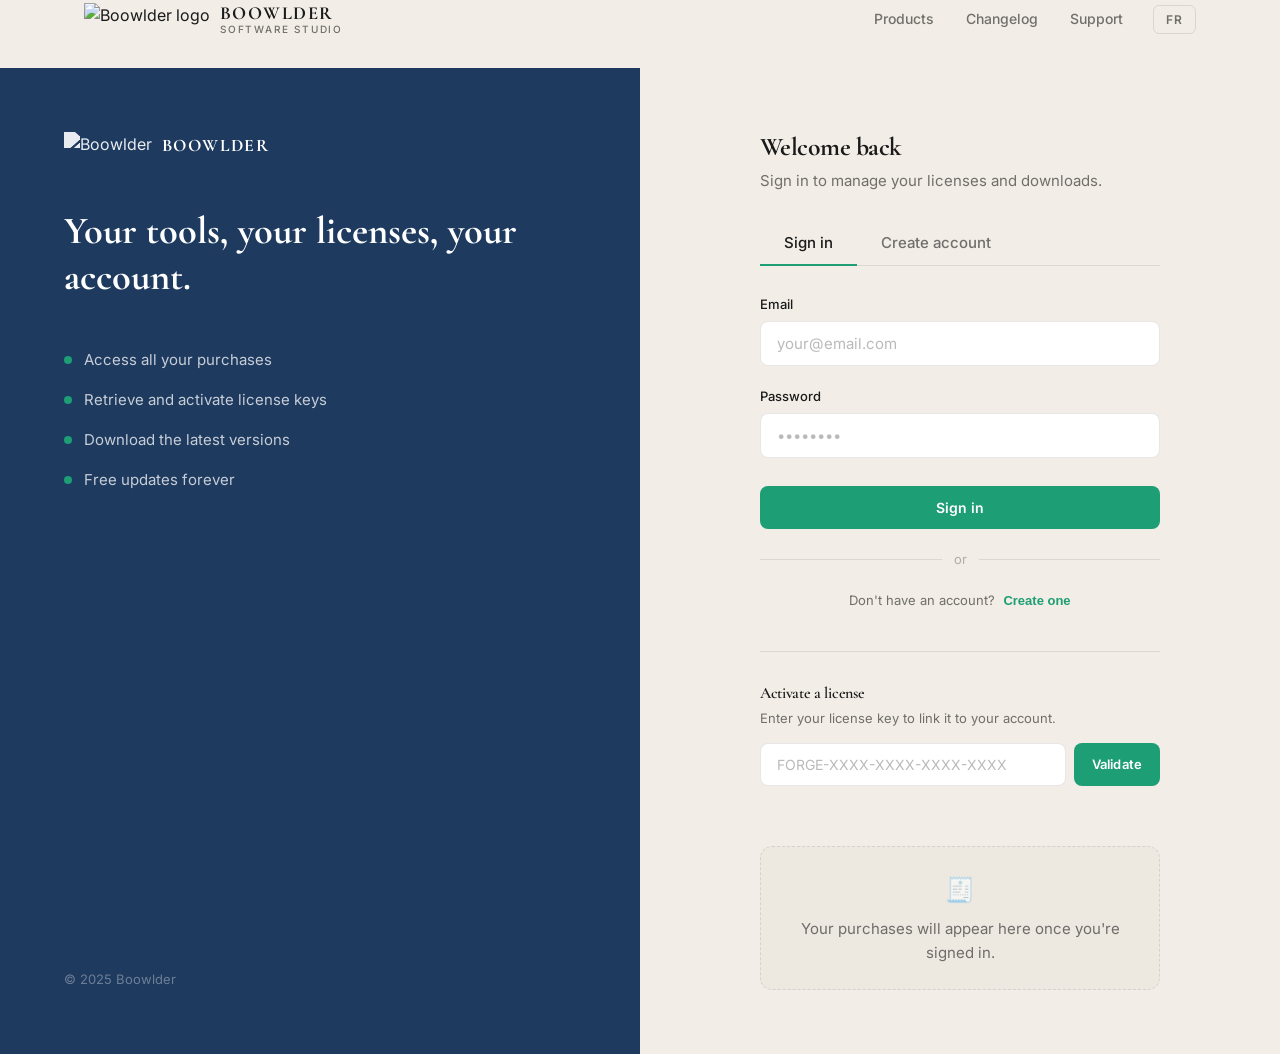
==== account.html @ d2f110fd "feat: boowlder website v1 Site vitrine complet : 7 pages HTML/CSS/JS vanilla. - index.html : hero ca" ====
<!DOCTYPE html>
<html lang="en">
<head>
  <meta charset="UTF-8">
  <meta name="viewport" content="width=device-width, initial-scale=1">
  <title>Account — Boowlder</title>
  <meta name="description" content="Sign in or create your Boowlder account to manage licenses and purchases.">
  <link rel="icon" href="assets/images/logo-boowlder.png">
  <link rel="preconnect" href="https://fonts.googleapis.com">
  <link rel="preconnect" href="https://fonts.gstatic.com" crossorigin>
  <link href="https://fonts.googleapis.com/css2?family=Cormorant+Garamond:ital,wght@0,400;0,600;0,700;1,400&family=Inter:wght@400;500;600;700&display=swap" rel="stylesheet">
  <link rel="stylesheet" href="css/main.css">
  <style>
    .auth-page {
      min-height: 100vh;
      padding-top: 68px;
      display: flex;
      align-items: center;
      background: var(--bg);
    }

    .auth-grid {
      display: grid;
      grid-template-columns: 1fr 1fr;
      min-height: calc(100vh - 68px);
      width: 100%;
    }

    .auth-left {
      background: var(--navy);
      padding: 64px;
      display: flex;
      flex-direction: column;
      justify-content: space-between;
      color: #fff;
    }

    .auth-left-top { display: flex; flex-direction: column; gap: 48px; }

    .auth-left-tagline {
      font-family: var(--font-serif);
      font-size: clamp(1.8rem, 3vw, 2.6rem);
      font-weight: 700;
      line-height: 1.2;
      color: #fff;
    }

    .auth-left-features {
      display: flex;
      flex-direction: column;
      gap: 16px;
    }

    .auth-left-feature {
      display: flex;
      align-items: center;
      gap: 12px;
      font-size: .9375rem;
      color: rgba(255,255,255,.75);
    }

    .auth-left-feature-dot {
      width: 8px;
      height: 8px;
      border-radius: 50%;
      background: var(--green);
      flex-shrink: 0;
    }

    .auth-left-footer {
      font-size: .8125rem;
      color: rgba(255,255,255,.35);
    }

    .auth-right {
      padding: 64px;
      display: flex;
      flex-direction: column;
      justify-content: center;
    }

    .auth-container {
      max-width: 400px;
      width: 100%;
      margin: 0 auto;
    }

    .auth-title {
      font-size: 1.6rem;
      margin-bottom: 8px;
    }

    .auth-sub {
      font-size: .9375rem;
      color: var(--ink-60);
      margin-bottom: 28px;
    }

    .divider-or {
      display: flex;
      align-items: center;
      gap: 12px;
      margin: 20px 0;
      color: var(--ink-30);
      font-size: .8125rem;
    }
    .divider-or::before, .divider-or::after {
      content: '';
      flex: 1;
      height: 1px;
      background: var(--border);
    }

    /* License activation section */
    .license-section {
      margin-top: 40px;
      padding-top: 32px;
      border-top: 1px solid var(--border);
    }

    .license-input-row {
      display: flex;
      gap: 8px;
    }

    .license-input {
      flex: 1;
      padding: 12px 16px;
      background: var(--white);
      border: 1.5px solid var(--border);
      border-radius: var(--radius-sm);
      font-size: .875rem;
      font-family: var(--font-sans);
      color: var(--ink);
      letter-spacing: .04em;
      outline: none;
      transition: border-color var(--transition);
      text-transform: uppercase;
    }
    .license-input:focus { border-color: var(--green); }
    .license-input::placeholder { text-transform: none; letter-spacing: 0; color: var(--ink-30); }

    .license-result {
      margin-top: 10px;
      font-size: .8125rem;
      min-height: 18px;
    }
    .license-result.success { color: var(--green); }
    .license-result.error { color: #e66; }

    /* Purchases placeholder */
    .purchases-section {
      margin-top: 32px;
      padding: 24px;
      background: var(--bg-alt);
      border: 1px dashed var(--border);
      border-radius: var(--radius);
      text-align: center;
    }

    .purchases-empty {
      font-size: .9375rem;
      color: var(--ink-60);
    }

    @media (max-width: 800px) {
      .auth-grid { grid-template-columns: 1fr; }
      .auth-left { display: none; }
      .auth-right { padding: 120px 32px 64px; }
    }
  </style>
</head>
<body>

<nav class="nav">
  <div class="container">
    <div class="nav-inner">
      <a href="index.html" class="nav-logo">
        <img src="assets/images/logo-boowlder.png" alt="Boowlder logo">
        <div class="nav-brand">
          <span class="nav-brand-name">Boowlder</span>
          <span class="nav-brand-sub">Software Studio</span>
        </div>
      </a>
      <nav class="nav-links">
        <a href="products.html" class="nav-link" data-en="Products" data-fr="Produits">Products</a>
        <a href="changelog.html" class="nav-link" data-en="Changelog" data-fr="Changelog">Changelog</a>
        <a href="support.html" class="nav-link" data-en="Support" data-fr="Support">Support</a>
      </nav>
      <button class="nav-lang">FR</button>
      <button class="nav-hamburger" aria-label="Menu">
        <svg width="22" height="22" viewBox="0 0 22 22" fill="none"><path d="M3 6h16M3 11h16M3 16h16" stroke="currentColor" stroke-width="1.8" stroke-linecap="round"/></svg>
      </button>
    </div>
  </div>
  <div class="nav-mobile">
    <a href="products.html" class="nav-link" data-en="Products" data-fr="Produits">Products</a>
    <a href="changelog.html" class="nav-link" data-en="Changelog" data-fr="Changelog">Changelog</a>
    <a href="support.html" class="nav-link" data-en="Support" data-fr="Support">Support</a>
  </div>
</nav>

<div class="auth-page">
  <div class="auth-grid">

    <!-- Left panel -->
    <div class="auth-left">
      <div class="auth-left-top">
        <div>
          <div class="footer-logo" style="margin-bottom:0">
            <img src="assets/images/logo-boowlder.png" alt="Boowlder" style="height:28px;filter:brightness(0) invert(1) opacity(.9)">
            <span style="font-family:var(--font-serif);font-size:1.1rem;font-weight:700;color:#fff;letter-spacing:.08em;text-transform:uppercase">Boowlder</span>
          </div>
        </div>
        <div>
          <p class="auth-left-tagline" data-en="Your tools, your licenses, your account." data-fr="Vos outils, vos licences, votre compte.">Your tools, your licenses, your account.</p>
        </div>
        <div class="auth-left-features">
          <div class="auth-left-feature"><div class="auth-left-feature-dot"></div><span data-en="Access all your purchases" data-fr="Accédez à tous vos achats">Access all your purchases</span></div>
          <div class="auth-left-feature"><div class="auth-left-feature-dot"></div><span data-en="Retrieve and activate license keys" data-fr="Récupérez et activez vos clés de licence">Retrieve and activate license keys</span></div>
          <div class="auth-left-feature"><div class="auth-left-feature-dot"></div><span data-en="Download the latest versions" data-fr="Téléchargez les dernières versions">Download the latest versions</span></div>
          <div class="auth-left-feature"><div class="auth-left-feature-dot"></div><span data-en="Free updates forever" data-fr="Mises à jour gratuites à vie">Free updates forever</span></div>
        </div>
      </div>
      <div class="auth-left-footer">© 2025 Boowlder</div>
    </div>

    <!-- Right panel -->
    <div class="auth-right">
      <div class="auth-container">

        <h2 class="auth-title" data-en="Welcome back" data-fr="Bienvenue">Welcome back</h2>
        <p class="auth-sub" data-en="Sign in to manage your licenses and downloads." data-fr="Connectez-vous pour gérer vos licences et téléchargements.">Sign in to manage your licenses and downloads.</p>

        <!-- Tabs -->
        <div class="auth-tabs">
          <button class="auth-tab active" data-panel="login" data-en="Sign in" data-fr="Connexion">Sign in</button>
          <button class="auth-tab" data-panel="register" data-en="Create account" data-fr="Créer un compte">Create account</button>
        </div>

        <!-- Login panel -->
        <div class="auth-panel active" data-panel="login">
          <form onsubmit="return false">
            <div class="form-group">
              <label class="form-label" data-en="Email" data-fr="Email">Email</label>
              <input type="email" class="form-input" data-en="your@email.com" data-fr="votre@email.com" placeholder="your@email.com">
            </div>
            <div class="form-group">
              <label class="form-label" data-en="Password" data-fr="Mot de passe">Password</label>
              <input type="password" class="form-input" placeholder="••••••••">
            </div>
            <button type="submit" class="btn btn-primary" style="width:100%;justify-content:center;margin-top:8px" data-en="Sign in" data-fr="Se connecter">Sign in</button>
          </form>
          <div class="divider-or" data-en="or" data-fr="ou">or</div>
          <p style="font-size:.8125rem;color:var(--ink-60);text-align:center">
            <span data-en="Don't have an account?" data-fr="Pas encore de compte ?">Don't have an account?</span>
            <button onclick="document.querySelector('[data-panel=register]').parentElement.querySelectorAll('.auth-tab')[1].click()" style="background:none;border:none;cursor:pointer;color:var(--green);font-size:.8125rem;font-weight:600;padding:0;margin-left:4px" data-en="Create one" data-fr="Créer un compte">Create one</button>
          </p>
        </div>

        <!-- Register panel -->
        <div class="auth-panel" data-panel="register">
          <form onsubmit="return false">
            <div class="form-group">
              <label class="form-label" data-en="Email" data-fr="Email">Email</label>
              <input type="email" class="form-input" data-en="your@email.com" data-fr="votre@email.com" placeholder="your@email.com">
            </div>
            <div class="form-group">
              <label class="form-label" data-en="Password" data-fr="Mot de passe">Password</label>
              <input type="password" class="form-input" placeholder="••••••••">
            </div>
            <div class="form-group">
              <label class="form-label" data-en="Confirm password" data-fr="Confirmer le mot de passe">Confirm password</label>
              <input type="password" class="form-input" placeholder="••••••••">
            </div>
            <button type="submit" class="btn btn-primary" style="width:100%;justify-content:center;margin-top:8px" data-en="Create account" data-fr="Créer mon compte">Create account</button>
          </form>
        </div>

        <!-- License activation -->
        <div class="license-section">
          <h3 style="font-size:1rem;font-weight:600;margin-bottom:6px" data-en="Activate a license" data-fr="Activer une licence">Activate a license</h3>
          <p style="font-size:.8125rem;color:var(--ink-60);margin-bottom:14px" data-en="Enter your license key to link it to your account." data-fr="Entrez votre clé de licence pour la lier à votre compte.">Enter your license key to link it to your account.</p>
          <form id="license-form">
            <div class="license-input-row">
              <input type="text" id="license-key-input" class="license-input" placeholder="FORGE-XXXX-XXXX-XXXX-XXXX" maxlength="24">
              <button type="submit" class="btn btn-primary btn-sm" data-en="Validate" data-fr="Valider">Validate</button>
            </div>
          </form>
          <div id="license-result" class="license-result"></div>
        </div>

        <!-- Purchases placeholder -->
        <div class="purchases-section">
          <div class="purchases-empty">
            <div style="font-size:1.5rem;margin-bottom:8px">🧾</div>
            <span data-en="Your purchases will appear here once you're signed in." data-fr="Vos achats apparaîtront ici une fois connecté.">Your purchases will appear here once you're signed in.</span>
          </div>
        </div>

      </div>
    </div>

  </div>
</div>

<script src="js/main.js"></script>
<script>
  const licenseForm = document.getElementById('license-form')
  const licenseInput = document.getElementById('license-key-input')
  const licenseResult = document.getElementById('license-result')

  if (licenseForm) {
    licenseForm.addEventListener('submit', async e => {
      e.preventDefault()
      const key = licenseInput.value.trim().toUpperCase()
      if (!key) return

      licenseResult.textContent = '...'
      licenseResult.className = 'license-result'

      try {
        const res = await fetch('https://api.boowlder.com/validate-license', {
          method: 'POST',
          headers: { 'Content-Type': 'application/json' },
          body: JSON.stringify({ key, hardware_id: 'web-ui' })
        })
        const data = await res.json()
        licenseResult.textContent = data.message || (data.valid ? 'License valid.' : 'Invalid license.')
        licenseResult.className = 'license-result ' + (data.valid ? 'success' : 'error')
      } catch {
        licenseResult.textContent = 'Network error.'
        licenseResult.className = 'license-result error'
      }
    })
  }
</script>
</body>
</html>
---- css/main.css ----
/* ── Reset & Base ───────────────────────────────────────────────────── */
*, *::before, *::after { box-sizing: border-box; margin: 0; padding: 0; }

:root {
  --bg: #F2EDE6;
  --bg-alt: #EDE8E0;
  --white: #ffffff;
  --green: #1D9E75;
  --teal: #0F6E56;
  --navy: #1e3a5f;
  --ink: #1a1a1a;
  --ink-60: rgba(26,26,26,.6);
  --ink-30: rgba(26,26,26,.3);
  --border: rgba(26,26,26,.1);
  --shadow-sm: 0 2px 8px rgba(26,26,26,.06);
  --shadow-md: 0 8px 32px rgba(26,26,26,.10);
  --shadow-lg: 0 16px 48px rgba(26,26,26,.13);
  --radius: 12px;
  --radius-sm: 8px;
  --font-serif: 'Cormorant Garamond', Georgia, serif;
  --font-sans: 'Inter', system-ui, sans-serif;
  --transition: 0.25s cubic-bezier(.4,0,.2,1);
}

html { scroll-behavior: smooth; }

body {
  font-family: var(--font-sans);
  background: var(--bg);
  color: var(--ink);
  font-size: 16px;
  line-height: 1.6;
  -webkit-font-smoothing: antialiased;
}

img { max-width: 100%; display: block; }
a { color: inherit; text-decoration: none; }
ul { list-style: none; }

/* ── Typography ─────────────────────────────────────────────────────── */
.serif { font-family: var(--font-serif); }

h1, h2, h3, h4 {
  font-family: var(--font-serif);
  font-weight: 700;
  line-height: 1.15;
  letter-spacing: -0.02em;
}

h1 { font-size: clamp(2.4rem, 5vw, 4rem); }
h2 { font-size: clamp(1.8rem, 3.5vw, 2.8rem); }
h3 { font-size: clamp(1.3rem, 2.5vw, 1.8rem); }

p { color: var(--ink-60); }

/* ── Containers ─────────────────────────────────────────────────────── */
.container {
  max-width: 1160px;
  margin: 0 auto;
  padding: 0 24px;
}

.container-sm {
  max-width: 780px;
  margin: 0 auto;
  padding: 0 24px;
}

/* ── Buttons ─────────────────────────────────────────────────────────── */
.btn {
  display: inline-flex;
  align-items: center;
  gap: 8px;
  padding: 13px 28px;
  border-radius: var(--radius-sm);
  font-family: var(--font-sans);
  font-size: .875rem;
  font-weight: 600;
  letter-spacing: .01em;
  cursor: pointer;
  border: none;
  transition: var(--transition);
  white-space: nowrap;
}

.btn-primary {
  background: var(--green);
  color: #fff;
}
.btn-primary:hover { background: var(--teal); transform: translateY(-1px); box-shadow: 0 6px 20px rgba(15,110,86,.25); }

.btn-outline {
  background: transparent;
  color: var(--ink);
  border: 1.5px solid var(--border);
}
.btn-outline:hover { border-color: var(--green); color: var(--green); transform: translateY(-1px); }

.btn-ghost {
  background: transparent;
  color: var(--ink-60);
  padding: 10px 16px;
}
.btn-ghost:hover { color: var(--green); background: rgba(29,158,117,.06); }

.btn-sm { padding: 9px 18px; font-size: .8125rem; }

/* ── Nav ─────────────────────────────────────────────────────────────── */
.nav {
  position: fixed;
  top: 0; left: 0; right: 0;
  z-index: 100;
  height: 68px;
  transition: background var(--transition), backdrop-filter var(--transition), box-shadow var(--transition);
}

.nav.scrolled {
  background: rgba(242,237,230,.88);
  backdrop-filter: blur(16px);
  -webkit-backdrop-filter: blur(16px);
  box-shadow: 0 1px 0 var(--border);
}

.nav-inner {
  display: flex;
  align-items: center;
  height: 100%;
  gap: 8px;
}

.nav-logo {
  display: flex;
  align-items: center;
  gap: 10px;
  margin-right: auto;
  text-decoration: none;
}

.nav-logo img { height: 32px; width: auto; }

.nav-brand {
  display: flex;
  flex-direction: column;
  line-height: 1;
}

.nav-brand-name {
  font-family: var(--font-serif);
  font-size: 1.15rem;
  font-weight: 700;
  color: var(--ink);
  letter-spacing: 0.08em;
  text-transform: uppercase;
}

.nav-brand-sub {
  font-size: .625rem;
  font-weight: 500;
  color: var(--ink-60);
  letter-spacing: .18em;
  text-transform: uppercase;
  margin-top: 2px;
}

.nav-links {
  display: flex;
  align-items: center;
  gap: 4px;
}

.nav-link {
  padding: 8px 14px;
  font-size: .875rem;
  font-weight: 500;
  color: var(--ink-60);
  border-radius: var(--radius-sm);
  transition: var(--transition);
}

.nav-link:hover, .nav-link.active { color: var(--ink); background: rgba(26,26,26,.05); }

.nav-lang {
  margin-left: 8px;
  padding: 6px 12px;
  font-size: .75rem;
  font-weight: 600;
  letter-spacing: .08em;
  text-transform: uppercase;
  border: 1.5px solid var(--border);
  border-radius: 6px;
  cursor: pointer;
  background: transparent;
  color: var(--ink-60);
  font-family: var(--font-sans);
  transition: var(--transition);
}
.nav-lang:hover { border-color: var(--green); color: var(--green); }

.nav-cta { margin-left: 8px; }

/* Mobile nav */
.nav-hamburger {
  display: none;
  background: none;
  border: none;
  cursor: pointer;
  padding: 8px;
  color: var(--ink);
}

.nav-mobile {
  display: none;
  position: fixed;
  top: 68px; left: 0; right: 0;
  background: rgba(242,237,230,.96);
  backdrop-filter: blur(16px);
  border-bottom: 1px solid var(--border);
  padding: 16px 24px 24px;
  z-index: 99;
  flex-direction: column;
  gap: 4px;
}
.nav-mobile.open { display: flex; }
.nav-mobile .nav-link { padding: 12px 16px; width: 100%; }

/* ── Sections ────────────────────────────────────────────────────────── */
section { padding: 96px 0; }
.section-alt { background: var(--bg-alt); }
.section-white { background: var(--white); }

.section-label {
  font-size: .75rem;
  font-weight: 600;
  letter-spacing: .14em;
  text-transform: uppercase;
  color: var(--green);
  margin-bottom: 12px;
}

.section-title {
  margin-bottom: 16px;
}

.section-subtitle {
  font-size: 1.1rem;
  color: var(--ink-60);
  max-width: 540px;
  margin-bottom: 48px;
}

/* ── Cards ───────────────────────────────────────────────────────────── */
.card {
  background: var(--white);
  border: 1px solid var(--border);
  border-radius: var(--radius);
  padding: 32px;
  box-shadow: var(--shadow-sm);
  transition: transform var(--transition), box-shadow var(--transition);
}

.card:hover {
  transform: translateY(-3px);
  box-shadow: var(--shadow-md);
}

/* ── Badges ──────────────────────────────────────────────────────────── */
.badge {
  display: inline-flex;
  align-items: center;
  gap: 5px;
  padding: 4px 10px;
  border-radius: 20px;
  font-size: .7rem;
  font-weight: 600;
  letter-spacing: .06em;
  text-transform: uppercase;
}

.badge-paid { background: rgba(29,158,117,.12); color: var(--teal); }
.badge-free { background: rgba(30,58,95,.10); color: var(--navy); }
.badge-soon { background: rgba(26,26,26,.07); color: var(--ink-60); }
.badge-early { background: rgba(29,158,117,.15); color: var(--teal); }

/* ── Animations ──────────────────────────────────────────────────────── */
.fade-in {
  opacity: 0;
  transform: translateY(20px);
  transition: opacity .6s ease, transform .6s ease;
}

.fade-in.visible {
  opacity: 1;
  transform: translateY(0);
}

.fade-in-delay-1 { transition-delay: .1s; }
.fade-in-delay-2 { transition-delay: .2s; }
.fade-in-delay-3 { transition-delay: .3s; }
.fade-in-delay-4 { transition-delay: .4s; }

/* ── Footer ──────────────────────────────────────────────────────────── */
.footer {
  background: var(--navy);
  color: rgba(255,255,255,.7);
  padding: 64px 0 32px;
}

.footer-grid {
  display: grid;
  grid-template-columns: 1.5fr repeat(3, 1fr);
  gap: 40px;
  margin-bottom: 48px;
}

.footer-brand { display: flex; flex-direction: column; gap: 12px; }

.footer-logo {
  display: flex;
  align-items: center;
  gap: 10px;
}

.footer-logo img {
  height: 28px;
  width: auto;
  filter: brightness(0) invert(1) opacity(.9);
}

.footer-logo-name {
  font-family: var(--font-serif);
  font-size: 1.1rem;
  font-weight: 700;
  color: #fff;
  letter-spacing: .08em;
  text-transform: uppercase;
}

.footer-tagline {
  font-size: .875rem;
  line-height: 1.6;
  color: rgba(255,255,255,.5);
  max-width: 260px;
}

.footer-col h4 {
  font-family: var(--font-sans);
  font-size: .75rem;
  font-weight: 600;
  letter-spacing: .12em;
  text-transform: uppercase;
  color: rgba(255,255,255,.5);
  margin-bottom: 16px;
}

.footer-col ul { display: flex; flex-direction: column; gap: 8px; }

.footer-col a {
  font-size: .875rem;
  color: rgba(255,255,255,.65);
  transition: color var(--transition);
}
.footer-col a:hover { color: #fff; }

.footer-newsletter { margin-bottom: 40px; }

.footer-newsletter h4 {
  font-family: var(--font-sans);
  font-size: .75rem;
  font-weight: 600;
  letter-spacing: .12em;
  text-transform: uppercase;
  color: rgba(255,255,255,.5);
  margin-bottom: 12px;
}

.newsletter-form {
  display: flex;
  gap: 8px;
  max-width: 360px;
}

.newsletter-input {
  flex: 1;
  padding: 11px 16px;
  background: rgba(255,255,255,.08);
  border: 1px solid rgba(255,255,255,.12);
  border-radius: var(--radius-sm);
  color: #fff;
  font-size: .875rem;
  font-family: var(--font-sans);
  outline: none;
  transition: border-color var(--transition);
}
.newsletter-input::placeholder { color: rgba(255,255,255,.35); }
.newsletter-input:focus { border-color: var(--green); }

.newsletter-btn {
  padding: 11px 20px;
  background: var(--green);
  color: #fff;
  border: none;
  border-radius: var(--radius-sm);
  font-size: .875rem;
  font-weight: 600;
  font-family: var(--font-sans);
  cursor: pointer;
  transition: background var(--transition);
  white-space: nowrap;
}
.newsletter-btn:hover { background: var(--teal); }

.newsletter-msg {
  font-size: .8rem;
  margin-top: 8px;
  min-height: 18px;
}
.newsletter-msg.success { color: var(--green); }
.newsletter-msg.error { color: #e66; }

.footer-bottom {
  padding-top: 24px;
  border-top: 1px solid rgba(255,255,255,.08);
  display: flex;
  align-items: center;
  justify-content: space-between;
  font-size: .8125rem;
  color: rgba(255,255,255,.35);
}

.footer-bottom a { color: rgba(255,255,255,.45); }
.footer-bottom a:hover { color: rgba(255,255,255,.8); }

/* ── Values strip ────────────────────────────────────────────────────── */
.values-strip {
  background: var(--navy);
  padding: 48px 0;
}

.values-grid {
  display: grid;
  grid-template-columns: repeat(4, 1fr);
  gap: 24px;
}

.value-item {
  text-align: center;
  color: #fff;
}

.value-icon {
  width: 44px;
  height: 44px;
  background: rgba(255,255,255,.08);
  border-radius: 10px;
  display: flex;
  align-items: center;
  justify-content: center;
  margin: 0 auto 14px;
  font-size: 1.25rem;
}

.value-title {
  font-family: var(--font-serif);
  font-size: 1.1rem;
  font-weight: 700;
  color: #fff;
  margin-bottom: 6px;
}

.value-desc {
  font-size: .8125rem;
  color: rgba(255,255,255,.55);
  line-height: 1.5;
}

/* ── Breadcrumb ──────────────────────────────────────────────────────── */
.breadcrumb {
  display: flex;
  align-items: center;
  gap: 8px;
  font-size: .8125rem;
  color: var(--ink-60);
  margin-bottom: 32px;
}

.breadcrumb a:hover { color: var(--green); }
.breadcrumb-sep { color: var(--ink-30); }

/* ── FAQ ─────────────────────────────────────────────────────────────── */
.faq-item {
  border-bottom: 1px solid var(--border);
}

.faq-question {
  width: 100%;
  text-align: left;
  background: none;
  border: none;
  cursor: pointer;
  padding: 20px 0;
  font-family: var(--font-sans);
  font-size: 1rem;
  font-weight: 500;
  color: var(--ink);
  display: flex;
  align-items: center;
  justify-content: space-between;
  gap: 16px;
  transition: color var(--transition);
}
.faq-question:hover { color: var(--green); }

.faq-arrow {
  width: 20px;
  height: 20px;
  flex-shrink: 0;
  transition: transform var(--transition);
}

.faq-item.open .faq-arrow { transform: rotate(180deg); }

.faq-answer {
  overflow: hidden;
  max-height: 0;
  transition: max-height .35s ease;
}

.faq-answer-inner {
  padding-bottom: 20px;
  color: var(--ink-60);
  font-size: .9375rem;
  line-height: 1.7;
}

/* ── Forms ───────────────────────────────────────────────────────────── */
.form-group {
  display: flex;
  flex-direction: column;
  gap: 6px;
  margin-bottom: 20px;
}

.form-label {
  font-size: .8125rem;
  font-weight: 500;
  color: var(--ink);
}

.form-input {
  padding: 12px 16px;
  background: var(--white);
  border: 1.5px solid var(--border);
  border-radius: var(--radius-sm);
  font-size: .9375rem;
  font-family: var(--font-sans);
  color: var(--ink);
  outline: none;
  transition: border-color var(--transition);
}
.form-input:focus { border-color: var(--green); }
.form-input::placeholder { color: var(--ink-30); }

/* ── Info box ────────────────────────────────────────────────────────── */
.info-box {
  background: var(--bg-alt);
  border: 1px solid var(--border);
  border-radius: var(--radius);
  padding: 20px 24px;
}

.info-row {
  display: flex;
  align-items: center;
  justify-content: space-between;
  padding: 10px 0;
  font-size: .875rem;
  border-bottom: 1px solid var(--border);
}
.info-row:last-child { border-bottom: none; }
.info-row-label { color: var(--ink-60); }
.info-row-value { font-weight: 600; color: var(--ink); }

/* ── Buy box ─────────────────────────────────────────────────────────── */
.buy-box {
  background: var(--white);
  border: 1px solid var(--border);
  border-radius: var(--radius);
  padding: 28px;
  box-shadow: var(--shadow-md);
  position: sticky;
  top: 88px;
}

.buy-price {
  font-family: var(--font-serif);
  font-size: 2.4rem;
  font-weight: 700;
  color: var(--ink);
  line-height: 1;
  margin: 12px 0 4px;
}

.buy-price-note {
  font-size: .8125rem;
  color: var(--ink-60);
  margin-bottom: 20px;
}

.buy-actions {
  display: flex;
  flex-direction: column;
  gap: 10px;
  margin-bottom: 20px;
}

.buy-actions .btn { justify-content: center; width: 100%; }

/* ── Gallery tabs ────────────────────────────────────────────────────── */
.gallery-tabs {
  display: flex;
  gap: 8px;
  margin-bottom: 16px;
}

.gallery-tab {
  padding: 7px 14px;
  border-radius: 6px;
  font-size: .8rem;
  font-weight: 500;
  cursor: pointer;
  background: none;
  border: 1px solid var(--border);
  color: var(--ink-60);
  font-family: var(--font-sans);
  transition: var(--transition);
}
.gallery-tab.active { background: var(--ink); color: #fff; border-color: var(--ink); }

.gallery-panel { display: none; }
.gallery-panel.active { display: block; }

.gallery-placeholder {
  aspect-ratio: 16/10;
  background: linear-gradient(135deg, var(--bg-alt) 0%, #ddd8d0 100%);
  border-radius: var(--radius);
  display: flex;
  align-items: center;
  justify-content: center;
  color: var(--ink-30);
  font-size: .875rem;
  border: 1px solid var(--border);
}

/* ── Steps ───────────────────────────────────────────────────────────── */
.steps { display: flex; flex-direction: column; gap: 24px; }

.step {
  display: flex;
  gap: 20px;
  align-items: flex-start;
}

.step-num {
  width: 36px;
  height: 36px;
  background: rgba(29,158,117,.12);
  border-radius: 50%;
  display: flex;
  align-items: center;
  justify-content: center;
  font-family: var(--font-serif);
  font-size: 1.1rem;
  font-weight: 700;
  color: var(--teal);
  flex-shrink: 0;
}

.step-content h4 {
  font-family: var(--font-sans);
  font-size: .9375rem;
  font-weight: 600;
  margin-bottom: 4px;
}

.step-content p { font-size: .875rem; }

/* ── Platform pills ──────────────────────────────────────────────────── */
.platform-pills {
  display: flex;
  gap: 8px;
  flex-wrap: wrap;
  margin-top: 8px;
}

.platform-pill {
  display: inline-flex;
  align-items: center;
  gap: 5px;
  padding: 4px 10px;
  background: var(--bg-alt);
  border: 1px solid var(--border);
  border-radius: 20px;
  font-size: .75rem;
  font-weight: 500;
  color: var(--ink-60);
}

/* ── Divider ─────────────────────────────────────────────────────────── */
.divider {
  height: 1px;
  background: var(--border);
  margin: 32px 0;
}

/* ── Changelog ───────────────────────────────────────────────────────── */
.changelog-entry { margin-bottom: 56px; }

.changelog-version {
  display: flex;
  align-items: center;
  gap: 12px;
  margin-bottom: 20px;
}

.changelog-tag {
  font-family: var(--font-serif);
  font-size: 1.5rem;
  font-weight: 700;
  color: var(--ink);
}

.changelog-date {
  font-size: .8125rem;
  color: var(--ink-60);
}

.changelog-list { display: flex; flex-direction: column; gap: 10px; }

.changelog-item {
  display: flex;
  gap: 12px;
  align-items: flex-start;
  font-size: .9375rem;
}

.changelog-dot {
  width: 8px;
  height: 8px;
  border-radius: 50%;
  margin-top: 6px;
  flex-shrink: 0;
}
.changelog-dot.feat { background: var(--green); }
.changelog-dot.fix { background: #e9a84c; }
.changelog-dot.chore { background: var(--ink-30); }

/* ── Auth pages ──────────────────────────────────────────────────────── */
.auth-tabs {
  display: flex;
  gap: 0;
  margin-bottom: 28px;
  border-bottom: 1px solid var(--border);
}

.auth-tab {
  padding: 12px 24px;
  font-size: .9375rem;
  font-weight: 500;
  cursor: pointer;
  background: none;
  border: none;
  border-bottom: 2px solid transparent;
  margin-bottom: -1px;
  color: var(--ink-60);
  font-family: var(--font-sans);
  transition: var(--transition);
}
.auth-tab.active { color: var(--ink); border-bottom-color: var(--green); }

.auth-panel { display: none; }
.auth-panel.active { display: block; }

/* ── Responsive ──────────────────────────────────────────────────────── */
@media (max-width: 900px) {
  .nav-links, .nav-cta { display: none; }
  .nav-hamburger { display: flex; }
  .footer-grid { grid-template-columns: 1fr 1fr; }
  .values-grid { grid-template-columns: 1fr 1fr; }
}

@media (max-width: 640px) {
  section { padding: 64px 0; }
  .footer-grid { grid-template-columns: 1fr; }
  .values-grid { grid-template-columns: 1fr 1fr; gap: 16px; }
  .newsletter-form { flex-direction: column; }
}

/* ── Print / accessibility ───────────────────────────────────────────── */
@media (prefers-reduced-motion: reduce) {
  .fade-in { transition: none; }
  .card { transition: none; }
}
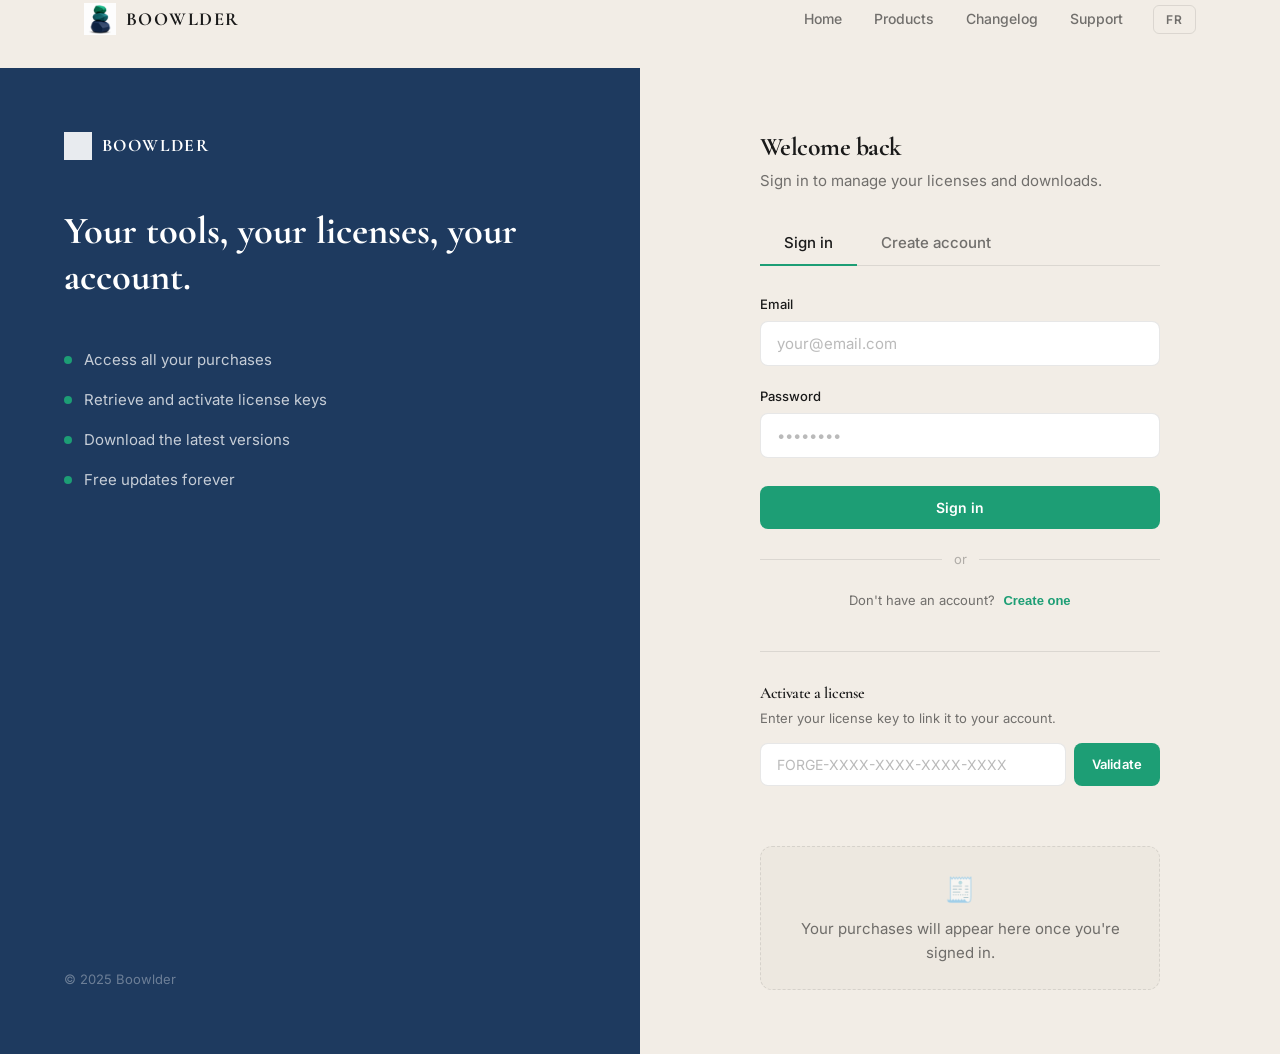
==== commit 913a653d: "fix: nav, logo, hero carousel, support contact - Nav : retire "SOFTWARE STUDIO" de toutes les pages," ====
--- a/account.html
+++ b/account.html
@@ -179,10 +179,10 @@
         <img src="assets/images/logo-boowlder.png" alt="Boowlder logo">
         <div class="nav-brand">
           <span class="nav-brand-name">Boowlder</span>
-          <span class="nav-brand-sub">Software Studio</span>
         </div>
       </a>
       <nav class="nav-links">
+        <a href="index.html" class="nav-link" data-en="Home" data-fr="Accueil">Home</a>
         <a href="products.html" class="nav-link" data-en="Products" data-fr="Produits">Products</a>
         <a href="changelog.html" class="nav-link" data-en="Changelog" data-fr="Changelog">Changelog</a>
         <a href="support.html" class="nav-link" data-en="Support" data-fr="Support">Support</a>
@@ -194,6 +194,7 @@
     </div>
   </div>
   <div class="nav-mobile">
+    <a href="index.html" class="nav-link" data-en="Home" data-fr="Accueil">Home</a>
     <a href="products.html" class="nav-link" data-en="Products" data-fr="Produits">Products</a>
     <a href="changelog.html" class="nav-link" data-en="Changelog" data-fr="Changelog">Changelog</a>
     <a href="support.html" class="nav-link" data-en="Support" data-fr="Support">Support</a>
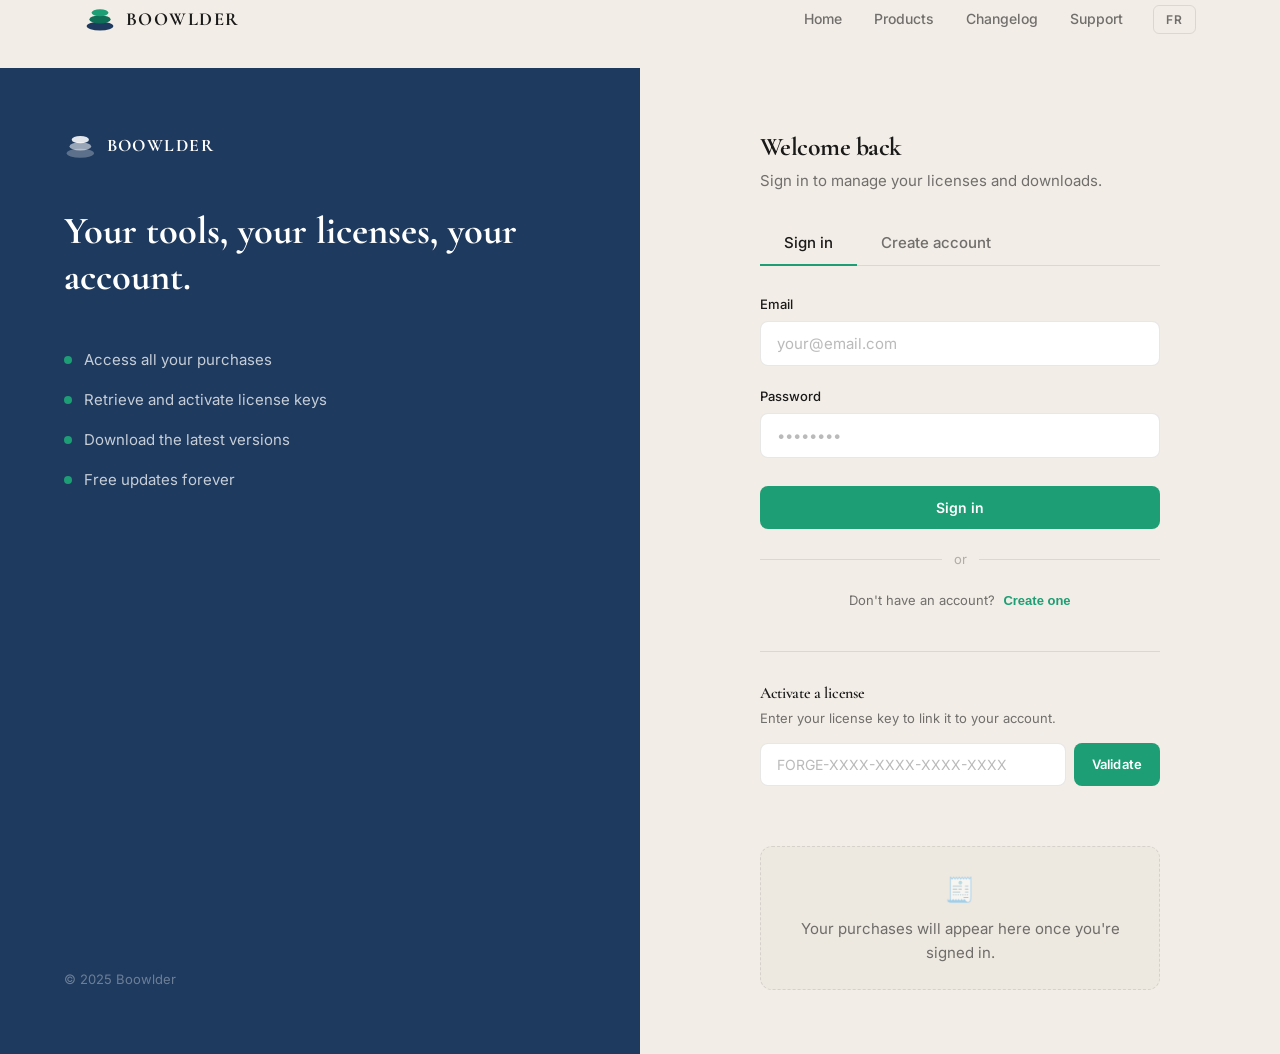
==== commit 24257e7c: "fix: fond beige, logo SVG inline, hero graphique, changelog cards - html/body : background #F2EDE6 h" ====
--- a/account.html
+++ b/account.html
@@ -176,7 +176,7 @@
   <div class="container">
     <div class="nav-inner">
       <a href="index.html" class="nav-logo">
-        <img src="assets/images/logo-boowlder.png" alt="Boowlder logo">
+        <svg width="32" height="28" viewBox="0 0 36 28" fill="none" aria-hidden="true"><ellipse cx="18" cy="22" rx="15" ry="5" fill="#1e3a5f"/><ellipse cx="18" cy="14.5" rx="12" ry="4.5" fill="#0F6E56"/><ellipse cx="18" cy="7" rx="9.5" ry="4" fill="#1D9E75"/></svg>
         <div class="nav-brand">
           <span class="nav-brand-name">Boowlder</span>
         </div>
@@ -209,7 +209,7 @@
       <div class="auth-left-top">
         <div>
           <div class="footer-logo" style="margin-bottom:0">
-            <img src="assets/images/logo-boowlder.png" alt="Boowlder" style="height:28px;filter:brightness(0) invert(1) opacity(.9)">
+            <svg width="28" height="24" viewBox="0 0 36 28" fill="none" aria-hidden="true"><ellipse cx="18" cy="22" rx="15" ry="5" fill="rgba(255,255,255,.28)"/><ellipse cx="18" cy="14.5" rx="12" ry="4.5" fill="rgba(255,255,255,.55)"/><ellipse cx="18" cy="7" rx="9.5" ry="4" fill="rgba(255,255,255,.88)"/></svg>
             <span style="font-family:var(--font-serif);font-size:1.1rem;font-weight:700;color:#fff;letter-spacing:.08em;text-transform:uppercase">Boowlder</span>
           </div>
         </div>
--- a/css/main.css
+++ b/css/main.css
@@ -22,12 +22,16 @@
   --transition: 0.25s cubic-bezier(.4,0,.2,1);
 }
 
-html { scroll-behavior: smooth; }
+html {
+  scroll-behavior: smooth;
+  color-scheme: light;
+  background: #F2EDE6;
+}
 
 body {
   font-family: var(--font-sans);
-  background: var(--bg);
-  color: var(--ink);
+  background: #F2EDE6;
+  color: #1a1a1a;
   font-size: 16px;
   line-height: 1.6;
   -webkit-font-smoothing: antialiased;
@@ -111,14 +115,17 @@
   top: 0; left: 0; right: 0;
   z-index: 100;
   height: 68px;
-  transition: background var(--transition), backdrop-filter var(--transition), box-shadow var(--transition);
+  background: #F2EDE6;
+  border-bottom: 1px solid transparent;
+  transition: background var(--transition), backdrop-filter var(--transition), box-shadow var(--transition), border-color var(--transition);
 }
 
 .nav.scrolled {
-  background: rgba(242,237,230,.88);
-  backdrop-filter: blur(16px);
-  -webkit-backdrop-filter: blur(16px);
-  box-shadow: 0 1px 0 var(--border);
+  background: rgba(242,237,230,.92);
+  backdrop-filter: blur(20px);
+  -webkit-backdrop-filter: blur(20px);
+  border-color: #ddd5c8;
+  box-shadow: 0 1px 12px rgba(26,26,26,.06);
 }
 
 .nav-inner {
@@ -320,10 +327,11 @@
   gap: 10px;
 }
 
-.footer-logo img {
+.footer-logo img,
+.footer-logo svg {
   height: 28px;
   width: auto;
-  filter: brightness(0) invert(1) opacity(.9);
+  flex-shrink: 0;
 }
 
 .footer-logo-name {
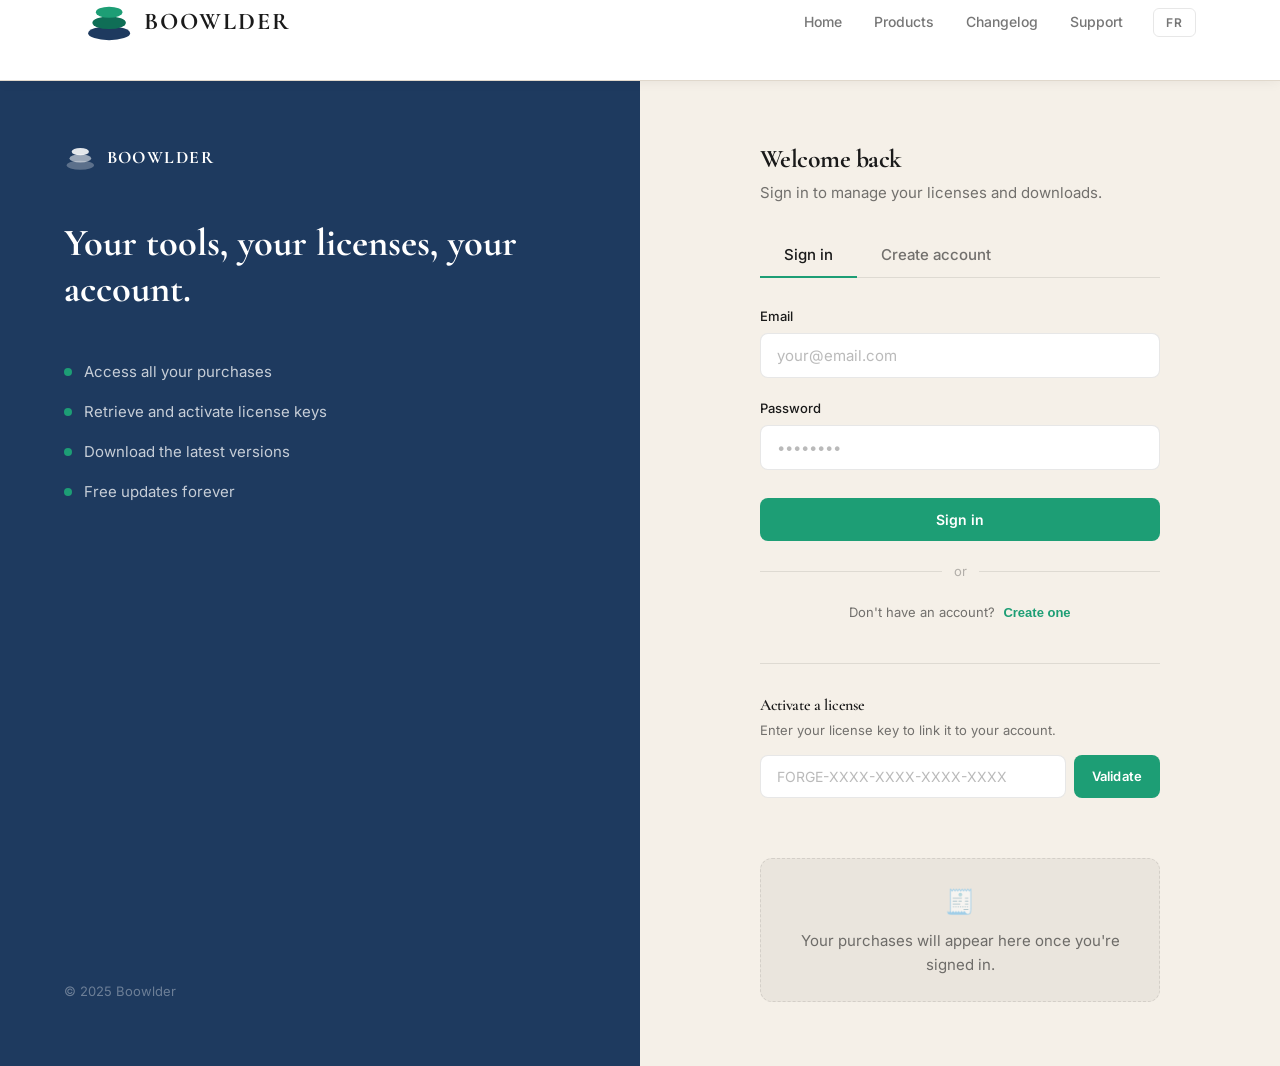
==== commit 9a5850e9: "fix: fond beige global, nav blanche, favicon galets, no essai gratuit, no remboursement, free page v" ====
--- a/account.html
+++ b/account.html
@@ -5,7 +5,7 @@
   <meta name="viewport" content="width=device-width, initial-scale=1">
   <title>Account — Boowlder</title>
   <meta name="description" content="Sign in or create your Boowlder account to manage licenses and purchases.">
-  <link rel="icon" href="assets/images/logo-boowlder.png">
+  <link rel="icon" type="image/svg+xml" href="data:image/svg+xml,%3Csvg xmlns='http://www.w3.org/2000/svg' width='36' height='28' viewBox='0 0 36 28' fill='none'%3E%3Cellipse cx='18' cy='22' rx='15' ry='5' fill='%231e3a5f'/%3E%3Cellipse cx='18' cy='14.5' rx='12' ry='4.5' fill='%230F6E56'/%3E%3Cellipse cx='18' cy='7' rx='9.5' ry='4' fill='%231D9E75'/%3E%3C/svg%3E">
   <link rel="preconnect" href="https://fonts.googleapis.com">
   <link rel="preconnect" href="https://fonts.gstatic.com" crossorigin>
   <link href="https://fonts.googleapis.com/css2?family=Cormorant+Garamond:ital,wght@0,400;0,600;0,700;1,400&family=Inter:wght@400;500;600;700&display=swap" rel="stylesheet">
@@ -13,7 +13,7 @@
   <style>
     .auth-page {
       min-height: 100vh;
-      padding-top: 68px;
+      padding-top: 80px;
       display: flex;
       align-items: center;
       background: var(--bg);
@@ -22,7 +22,7 @@
     .auth-grid {
       display: grid;
       grid-template-columns: 1fr 1fr;
-      min-height: calc(100vh - 68px);
+      min-height: calc(100vh - 80px);
       width: 100%;
     }
 
--- a/css/main.css
+++ b/css/main.css
@@ -2,8 +2,9 @@
 *, *::before, *::after { box-sizing: border-box; margin: 0; padding: 0; }
 
 :root {
-  --bg: #F2EDE6;
-  --bg-alt: #EDE8E0;
+  --bg: #F5F0E8;
+  --bg-alt: #EAE5DD;
+  --bg-pattern: url("data:image/svg+xml,%3Csvg xmlns='http://www.w3.org/2000/svg' width='32' height='32'%3E%3Ccircle cx='16' cy='16' r='4' stroke='%231D9E75' stroke-width='1.5' fill='none' opacity='0.05'/%3E%3C/svg%3E");
   --white: #ffffff;
   --green: #1D9E75;
   --teal: #0F6E56;
@@ -25,12 +26,14 @@
 html {
   scroll-behavior: smooth;
   color-scheme: light;
-  background: #F2EDE6;
+  background-color: #F5F0E8;
+  background-image: var(--bg-pattern);
 }
 
 body {
   font-family: var(--font-sans);
-  background: #F2EDE6;
+  background-color: #F5F0E8;
+  background-image: var(--bg-pattern);
   color: #1a1a1a;
   font-size: 16px;
   line-height: 1.6;
@@ -114,18 +117,15 @@
   position: fixed;
   top: 0; left: 0; right: 0;
   z-index: 100;
-  height: 68px;
-  background: #F2EDE6;
-  border-bottom: 1px solid transparent;
-  transition: background var(--transition), backdrop-filter var(--transition), box-shadow var(--transition), border-color var(--transition);
+  height: 80px;
+  background: #ffffff;
+  box-shadow: 0 1px 0 #e0d8cc, 0 2px 12px rgba(0,0,0,0.06);
+  transition: box-shadow var(--transition);
 }
 
 .nav.scrolled {
-  background: rgba(242,237,230,.92);
-  backdrop-filter: blur(20px);
-  -webkit-backdrop-filter: blur(20px);
-  border-color: #ddd5c8;
-  box-shadow: 0 1px 12px rgba(26,26,26,.06);
+  background: #ffffff;
+  box-shadow: 0 1px 0 #e0d8cc, 0 4px 20px rgba(0,0,0,0.10);
 }
 
 .nav-inner {
@@ -143,7 +143,8 @@
   text-decoration: none;
 }
 
-.nav-logo img { height: 32px; width: auto; }
+.nav-logo img,
+.nav-logo svg { height: 44px; width: auto; }
 
 .nav-brand {
   display: flex;
@@ -153,7 +154,7 @@
 
 .nav-brand-name {
   font-family: var(--font-serif);
-  font-size: 1.15rem;
+  font-size: 1.5rem;
   font-weight: 700;
   color: var(--ink);
   letter-spacing: 0.08em;
@@ -218,8 +219,8 @@
 .nav-mobile {
   display: none;
   position: fixed;
-  top: 68px; left: 0; right: 0;
-  background: rgba(242,237,230,.96);
+  top: 80px; left: 0; right: 0;
+  background: rgba(255,255,255,.97);
   backdrop-filter: blur(16px);
   border-bottom: 1px solid var(--border);
   padding: 16px 24px 24px;
@@ -232,7 +233,7 @@
 
 /* ── Sections ────────────────────────────────────────────────────────── */
 section { padding: 96px 0; }
-.section-alt { background: var(--bg-alt); }
+.section-alt { background-color: var(--bg-alt); background-image: var(--bg-pattern); }
 .section-white { background: var(--white); }
 
 .section-label {
